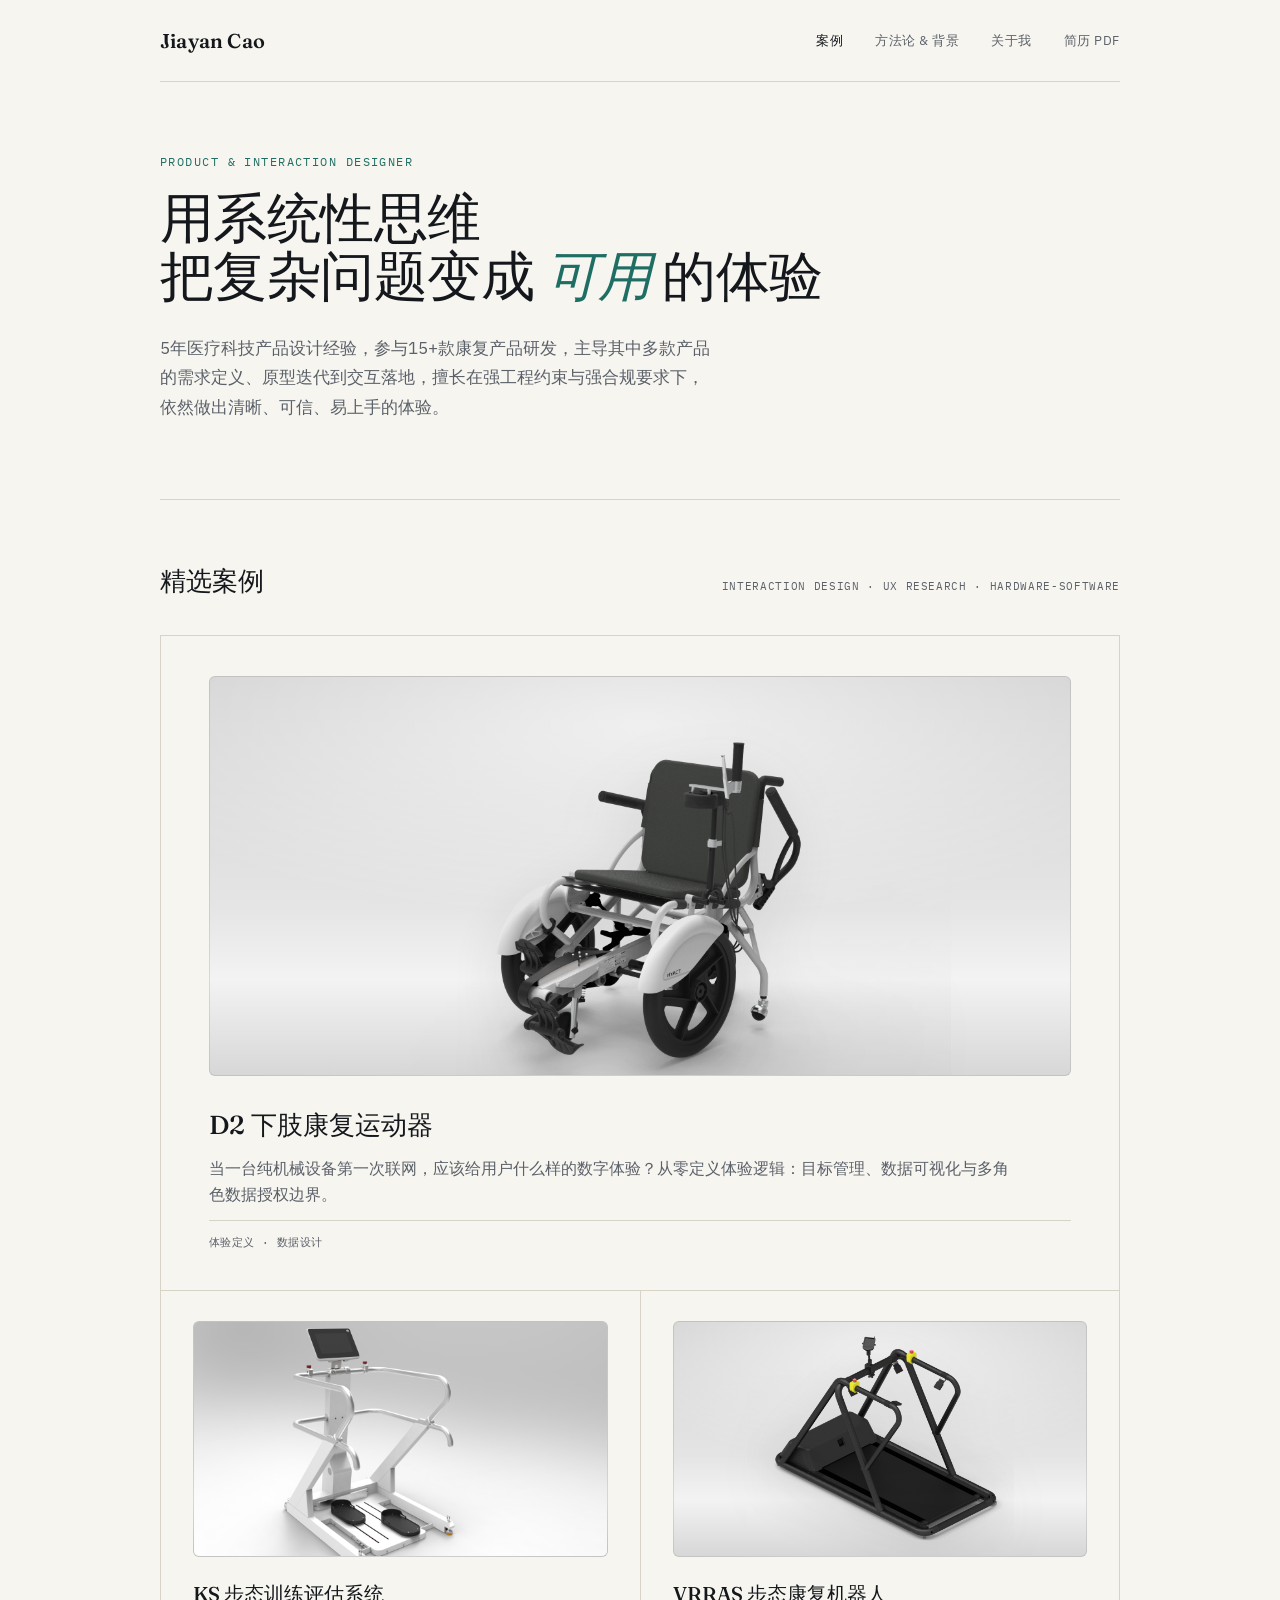
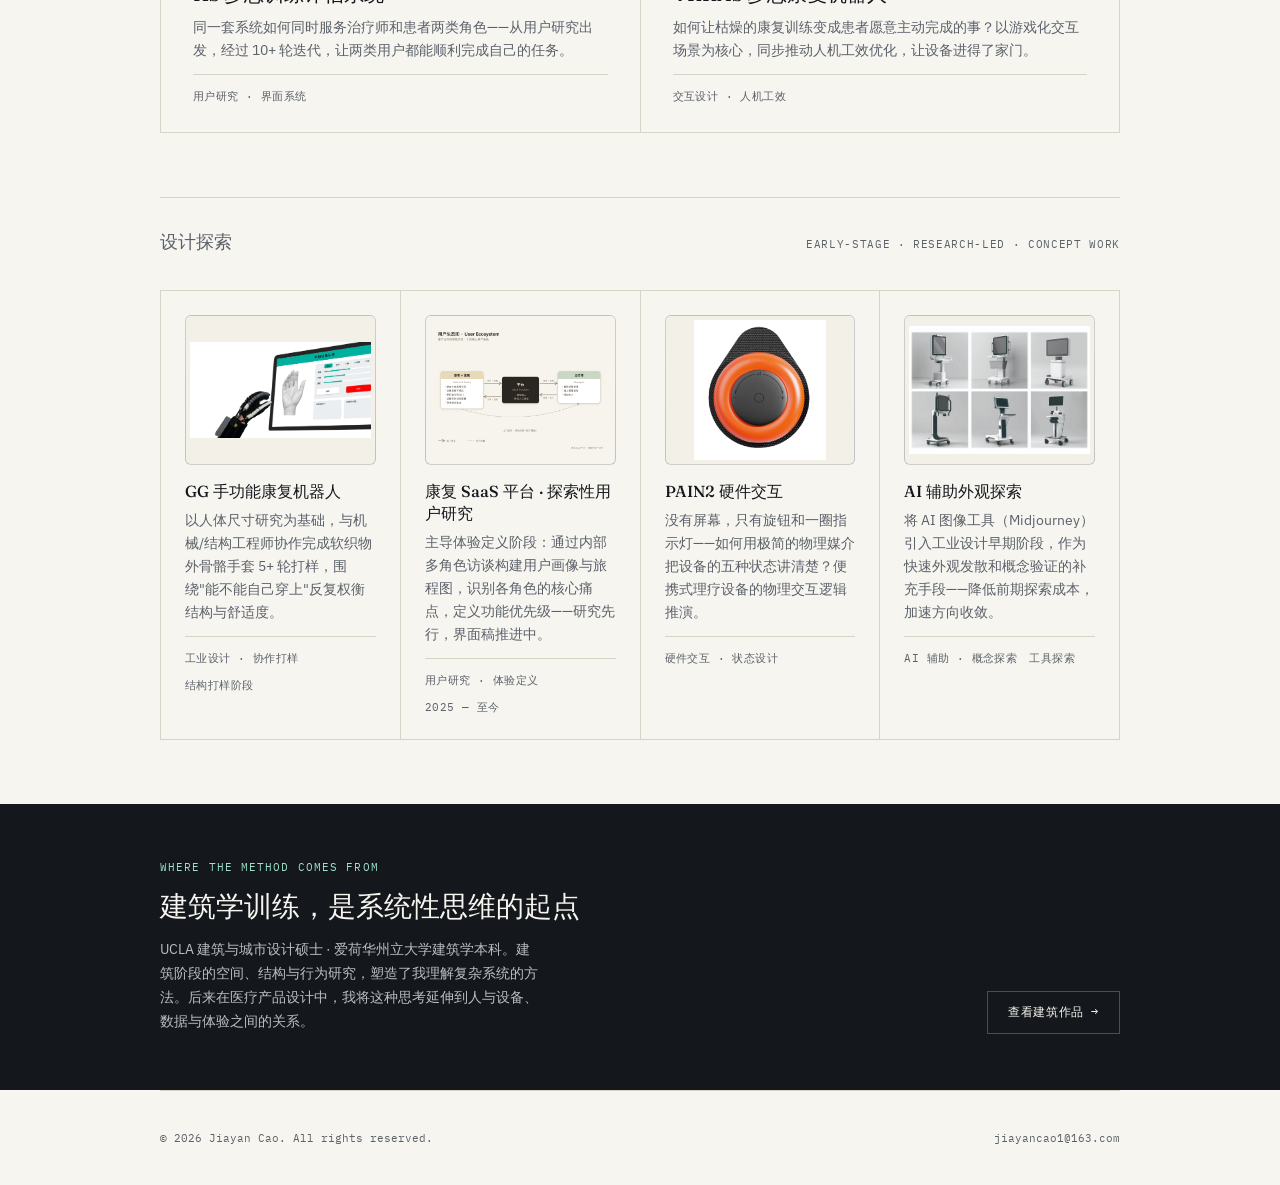
==== index.html @ 120f7513 "Portfolio website" ====
<!DOCTYPE html>
<html lang="zh-CN">
<head>
<meta charset="UTF-8">
<meta name="viewport" content="width=device-width, initial-scale=1">
<title>Jiayan Cao — Portfolio</title>
<link rel="preconnect" href="https://fonts.googleapis.com">
<link href="https://fonts.googleapis.com/css2?family=Fraunces:opsz,wght@9..144,400;9..144,500;9..144,600&family=IBM+Plex+Sans:wght@400;500&family=IBM+Plex+Sans+SC:wght@400;500&family=IBM+Plex+Mono:wght@400;500&display=swap" rel="stylesheet">
<link rel="stylesheet" href="assets/style.css?v=3">
<style>
  /* --- 设计探索卡片：内嵌紧凑型多图轮播（hover 浮现式：浮动箭头 + 极简圆点） --- */
  .thumb-carousel{position:relative;width:100%;height:100%;}
  .thumb-carousel .tc-viewport{
    width:100%;height:100%;overflow:hidden;
    display:flex;align-items:center;justify-content:center;
    padding:4px;box-sizing:border-box;
  }
  .thumb-carousel .tc-viewport img{max-width:100%;max-height:100%;width:auto;height:auto;display:block;}
  /* 浮动箭头：hover 时浮现，图片左右两侧垂直居中 */
  .thumb-carousel .tc-btn{
    position:absolute;top:50%;transform:translateY(-50%);
    width:22px;height:22px;border-radius:50%;
    background:rgba(20,24,28,0.45);color:#fff;border:none;
    display:flex;align-items:center;justify-content:center;
    cursor:pointer;font-size:13px;line-height:1;
    opacity:0;transition:opacity 0.25s ease,background 0.15s;
    z-index:2;backdrop-filter:blur(3px);
  }
  .thumb-carousel .tc-btn.prev-btn{left:6px;}
  .thumb-carousel .tc-btn.next-btn{right:6px;}
  .thumb-carousel:hover .tc-btn{opacity:1;}
  .thumb-carousel .tc-btn:hover{background:rgba(20,24,28,0.7);}
  /* 圆点指示器：底部居中，hover 时浮现 */
  .thumb-carousel .tc-dots{
    position:absolute;left:50%;transform:translateX(-50%);bottom:5px;
    display:flex;gap:4px;z-index:2;
    opacity:0;transition:opacity 0.25s ease;
  }
  .thumb-carousel:hover .tc-dots{opacity:1;}
  .thumb-carousel .tc-dot{
    width:4px;height:4px;border-radius:50%;
    background:rgba(255,255,255,0.4);cursor:pointer;
    transition:background 0.15s,transform 0.15s;
  }
  .thumb-carousel .tc-dot.on{background:#fff;transform:scale(1.3);}
  .thumb-carousel .tc-dot:hover{background:rgba(255,255,255,0.7);}
  /* 触屏设备：无 hover，始终显示控件 */
  @media (hover: none){
    .thumb-carousel .tc-btn,.thumb-carousel .tc-dots{opacity:1;}
  }

  /* --- Lightbox：点击研究类缩略图放大查看 --- */
  .thumb-carousel .tc-viewport img.zoomable{cursor:zoom-in;}
  .lightbox-overlay{
    position:fixed;inset:0;z-index:9999;
    background:rgba(20,24,28,0.92);
    display:none;align-items:center;justify-content:center;
    padding:32px;box-sizing:border-box;
  }
  .lightbox-overlay.show{display:flex;}
  .lightbox-overlay img{
    max-width:95vw;max-height:92vh;
    width:auto;height:auto;
    box-shadow:0 20px 60px rgba(0,0,0,0.5);
    border-radius:6px;background:#F7F4ED;
  }
  .lightbox-close{
    position:absolute;top:18px;right:22px;
    width:36px;height:36px;border:none;border-radius:50%;
    background:rgba(255,255,255,0.15);color:#fff;
    font-size:20px;line-height:1;cursor:pointer;
    display:flex;align-items:center;justify-content:center;
    transition:background 0.15s;
  }
  .lightbox-close:hover{background:rgba(255,255,255,0.3);}
</style>
</head>
<body>

<div class="wrap">
  <nav>
    <div class="logo"><a href="index.html">Jiayan Cao</a></div>
    <div class="navlinks">
      <a href="index.html" class="active">案例</a>
      <a href="architecture.html">方法论 &amp; 背景</a>
      <a href="about.html">关于我</a>
      <a href="assets/Resume_曹家彦.pdf?v=20260902" target="_blank" rel="noopener">简历 PDF</a>
    </div>
  </nav>

  <section class="hero">
    <div class="kicker">Product &amp; Interaction Designer</div>
    <h1 class="hero-title">用系统性思维<br>把复杂问题变成 <em>可用</em> 的体验</h1>
    <p class="hero-sub">5年医疗科技产品设计经验，参与15+款康复产品研发，主导其中多款产品的需求定义、原型迭代到交互落地，擅长在强工程约束与强合规要求下，依然做出清晰、可信、易上手的体验。</p>
  </section>

  <section id="featured-cases" class="section">
    <div class="section-head">
      <h2>精选案例</h2>
      <div class="tag">Interaction design · UX research · Hardware-Software</div>
    </div>
    <div class="grid">
      <a class="card featured-hero" href="d2.html">
        <div class="thumb stage-unified d2-stage"><img src="assets/D2/d2_new.png" alt="D2"></div>
        <h3>D2 下肢康复运动器</h3>
        <p>当一台纯机械设备第一次联网，应该给用户什么样的数字体验？从零定义体验逻辑：目标管理、数据可视化与多角色数据授权边界。</p>
        <div class="card-cta">查看案例 →</div>
        <div class="spec">
          <span class="cap">体验定义 · 数据设计</span>
        </div>
      </a>
      <a class="card" href="ks.html">
        <div class="thumb stage-unified ks-stage"><img src="assets/KS/ks_hero.jpg" alt="KS"></div>
        <h3>KS 步态训练评估系统</h3>
        <p>同一套系统如何同时服务治疗师和患者两类角色——从用户研究出发，经过 10+ 轮迭代，让两类用户都能顺利完成自己的任务。</p>
        <div class="card-cta">查看案例 →</div>
        <div class="spec">
          <span class="cap">用户研究 · 界面系统</span>
        </div>
      </a>
      <a class="card" href="vrras.html">
        <div class="thumb stage-unified vrras-stage"><img src="assets/VRRAS/vrras_new.png" alt="VRRAS"></div>
        <h3>VRRAS 步态康复机器人</h3>
        <p>如何让枯燥的康复训练变成患者愿意主动完成的事？以游戏化交互场景为核心，同步推动人机工效优化，让设备进得了家门。</p>
        <div class="card-cta">查看案例 →</div>
        <div class="spec">
          <span class="cap">交互设计 · 人机工效</span>
        </div>
      </a>
    </div>
  </section>

  <section class="section" style="padding-top:32px;">
    <div class="section-head">
      <h2 style="font-size:18px;color:var(--ink-soft);">设计探索</h2>
      <div class="tag">Early-stage · Research-led · Concept work</div>
    </div>
    <div class="grid cols-4">
      <div class="card sm">
        <div class="thumb" id="de-thumb-gg" style="height:150px;"></div>
        <h3 style="font-size:16px;">GG 手功能康复机器人</h3>
        <p>以人体尺寸研究为基础，与机械/结构工程师协作完成软织物外骨骼手套 5+ 轮打样，围绕"能不能自己穿上"反复权衡结构与舒适度。</p>
        <div class="spec"><span class="cap">工业设计 · 协作打样</span><span>结构打样阶段</span></div>
      </div>
      <div class="card sm">
        <div class="thumb" id="de-thumb-saas" style="height:150px;"></div>
        <h3 style="font-size:16px;">康复 SaaS 平台 · 探索性用户研究</h3>
        <p>主导体验定义阶段：通过内部多角色访谈构建用户画像与旅程图，识别各角色的核心痛点，定义功能优先级——研究先行，界面稿推进中。</p>
        <div class="spec"><span class="cap">用户研究 · 体验定义</span><span>2025 — 至今</span></div>
      </div>
      <div class="card sm">
        <div class="thumb" id="de-thumb-pain2" style="height:150px;"></div>
        <h3 style="font-size:16px;">PAIN2 硬件交互</h3>
        <p>没有屏幕，只有旋钮和一圈指示灯——如何用极简的物理媒介把设备的五种状态讲清楚？便携式理疗设备的物理交互逻辑推演。</p>
        <div class="spec"><span class="cap">硬件交互 · 状态设计</span></div>
      </div>
      <div class="card sm">
        <div class="thumb" id="de-thumb-ai" style="height:150px;"></div>
        <h3 style="font-size:16px;">AI 辅助外观探索</h3>
        <p>将 AI 图像工具（Midjourney）引入工业设计早期阶段，作为快速外观发散和概念验证的补充手段——降低前期探索成本，加速方向收敛。</p>
        <div class="spec"><span class="cap">AI 辅助 · 概念探索</span><span>工具探索</span></div>
      </div>
    </div>
  </section>
</div>

<a class="arch-strip" href="architecture.html" style="display:block;">
  <div class="wrap">
    <div>
      <div class="kicker">Where the method comes from</div>
      <h2>建筑学训练，是系统性思维的起点</h2>
      <p>UCLA 建筑与城市设计硕士 · 爱荷华州立大学建筑学本科。建筑阶段的空间、结构与行为研究，塑造了我理解复杂系统的方法。后来在医疗产品设计中，我将这种思考延伸到人与设备、数据与体验之间的关系。</p>
    </div>
    <div class="cta">查看建筑作品 →</div>
  </div>
</a>

<div class="wrap">
  <footer class="simple">
    <span>© 2026 Jiayan Cao. All rights reserved.</span>
    <span>jiayancao1@163.com</span>
  </footer>
</div>

<script>
  // =====================================================
  // Lightbox：缩略图点击放大查看（用于研究类内容）
  // =====================================================
  (function() {
    var overlay = document.createElement('div');
    overlay.className = 'lightbox-overlay';
    var closeBtn = document.createElement('button');
    closeBtn.className = 'lightbox-close';
    closeBtn.setAttribute('aria-label', '关闭');
    closeBtn.textContent = '×';
    var overlayImg = document.createElement('img');
    overlay.appendChild(closeBtn);
    overlay.appendChild(overlayImg);
    document.body.appendChild(overlay);

    function open(src) {
      overlayImg.src = src;
      overlay.classList.add('show');
    }
    function close() {
      overlay.classList.remove('show');
      overlayImg.src = '';
    }
    closeBtn.addEventListener('click', function(e) {
      e.stopPropagation();
      close();
    });
    overlay.addEventListener('click', function(e) {
      if (e.target === overlay) { close(); }
    });
    document.addEventListener('keydown', function(e) {
      if (e.key === 'Escape' && overlay.classList.contains('show')) { close(); }
    });
    window.__thumbLightbox = { open: open, close: close };
  })();

  // =====================================================
  // 工具：分析图片边缘主色调，返回适配的容器背景色
  // =====================================================
  function detectImageBgColor(imgSrc, callback) {
    var testImg = new Image();
    testImg.crossOrigin = 'anonymous';
    testImg.onload = function() {
      try {
        var canvas = document.createElement('canvas');
        var w = testImg.naturalWidth;
        var h = testImg.naturalHeight;
        if (w === 0 || h === 0) { callback('#F3F0E8'); return; }
        var sampleW = Math.min(w, 80);
        var sampleH = Math.min(h, 80);
        canvas.width = sampleW;
        canvas.height = sampleH;
        var ctx = canvas.getContext('2d');
        ctx.drawImage(testImg, 0, 0, sampleW, sampleH);
        var data = ctx.getImageData(0, 0, sampleW, sampleH).data;

        var samples = [];
        function pushPixel(x, y) {
          var i = (y * sampleW + x) * 4;
          samples.push([data[i], data[i+1], data[i+2]]);
        }
        var corners = [[1,1], [sampleW-2,1], [1,sampleH-2], [sampleW-2,sampleH-2]];
        corners.forEach(function(c) { pushPixel(c[0], c[1]); });
        var step = 10;
        for (var x = 0; x < sampleW; x += step) { pushPixel(x, 0); pushPixel(x, sampleH-1); }
        for (var y = 0; y < sampleH; y += step) { pushPixel(0, y); pushPixel(sampleW-1, y); }

        var rSum = 0, gSum = 0, bSum = 0;
        samples.forEach(function(s) { rSum += s[0]; gSum += s[1]; bSum += s[2]; });
        var r = Math.round(rSum / samples.length);
        var g = Math.round(gSum / samples.length);
        var b = Math.round(bSum / samples.length);
        var lum = 0.2126 * r + 0.7152 * g + 0.0722 * b;

        var variance = 0;
        samples.forEach(function(s) {
          variance += Math.pow(s[0]-r,2) + Math.pow(s[1]-g,2) + Math.pow(s[2]-b,2);
        });
        variance = variance / samples.length;

        var color;
        if (variance < 600) {
          if (lum > 230) { color = '#ffffff'; }
          else if (lum < 25) { color = '#14181c'; }
          else { color = 'rgb('+r+','+g+','+b+')'; }
        } else {
          if (lum > 180) { color = '#ffffff'; }
          else if (lum < 60) { color = '#14181c'; }
          else { color = '#F3F0E8'; }
        }
        callback(color);
      } catch(e) {
        callback('#F3F0E8');
      }
    };
    testImg.onerror = function() { callback('#F3F0E8'); };
    testImg.src = imgSrc;
  }

  // =====================================================
  // 通用：内嵌紧凑型轮播（用于 thumb 区域多图展示）
  // 手动切换 + 背景色随当前图片自动调整
  // =====================================================
  function createThumbCarousel(container, images, bgOverrides, zoomable) {
    if (!container || container._inited) return;
    container._inited = true;
    container.innerHTML = '';
    bgOverrides = bgOverrides || {};
    zoomable = !!zoomable;

    var idx = 0;

    var wrap = document.createElement('div');
    wrap.className = 'thumb-carousel';

    var viewport = document.createElement('div');
    viewport.className = 'tc-viewport';
    var img = document.createElement('img');
    if (zoomable) { img.classList.add('zoomable'); }
    viewport.appendChild(img);
    wrap.appendChild(viewport);

    var dots;
    if (images.length > 1) {
      var prev = document.createElement('button');
      prev.className = 'tc-btn prev-btn';
      prev.innerHTML = '‹';
      prev.onclick = function(e) {
        e.stopPropagation();
        idx = (idx - 1 + images.length) % images.length;
        render();
      };

      dots = document.createElement('div');
      dots.className = 'tc-dots';
      images.forEach(function(_, i) {
        var d = document.createElement('span');
        d.className = 'tc-dot' + (i === 0 ? ' on' : '');
        d.onclick = function(e) {
          e.stopPropagation();
          idx = i;
          render();
        };
        dots.appendChild(d);
      });

      var next = document.createElement('button');
      next.className = 'tc-btn next-btn';
      next.innerHTML = '›';
      next.onclick = function(e) {
        e.stopPropagation();
        idx = (idx + 1) % images.length;
        render();
      };

      wrap.appendChild(prev);
      wrap.appendChild(dots);
      wrap.appendChild(next);
    }

    container.appendChild(wrap);

    if (zoomable && window.__thumbLightbox) {
      img.addEventListener('click', function(e) {
        e.stopPropagation();
        window.__thumbLightbox.open(img.src);
      });
    }

    function applyBg(targetImg, viewportEl, currentIdx) {
      var key = 'i' + currentIdx;
      if (bgOverrides[key]) {
        viewportEl.style.background = bgOverrides[key];
        return;
      }
      if (bgOverrides._default) {
        viewportEl.style.background = bgOverrides._default;
        return;
      }
      detectImageBgColor(targetImg.src, function(color) {
        viewportEl.style.background = color;
      });
    }

    function render() {
      img.src = images[idx];
      img.onload = function() { applyBg(img, viewport, idx); img.onload = null; };
      applyBg(img, viewport, idx);
      if (images.length > 1) {
        Array.prototype.forEach.call(dots.children, function(d, i) {
          d.classList.toggle('on', i === idx);
        });
      }
    }
    render();
  }

  // =====================================================
  // 设计探索卡片轮播初始化
  // 往数组里追加图片路径即可扩展，一旦 length > 1 会自动出现箭头和圆点
  // =====================================================

  // GG 手功能康复机器人 — 6 张图
  createThumbCarousel(document.getElementById('de-thumb-gg'), [
    'assets/GG/场景1.png?v=20260711a',
    'assets/GG/场景2.jpg?v=20260711a',
    'assets/GG/样机.jpg?v=20260711a',
    'assets/GG/process.png?v=20260711a',
    'assets/GG/模型1.png?v=20260711a',
    'assets/GG/模型2.png?v=20260711a'
  ], { _default: '#F3F0E8' });

  // AI 辅助外观探索 — 6 张图
  createThumbCarousel(document.getElementById('de-thumb-ai'), [
    'assets/ai/set1.jpg?v=20260711a',
    'assets/ai/set2.jpg?v=20260711a',
    'assets/ai/set3.jpg?v=20260711a',
    'assets/ai/set4.jpg?v=20260711a',
  ], { _default: '#F3F0E8' });
  // PAIN2 硬件交互 — 2 张图
  createThumbCarousel(document.getElementById('de-thumb-pain2'), [
    'assets/PAIN2/pain2_device.png',
    'assets/PAIN2/render.png?v=20260709e',
    'assets/PAIN2/草图1.png?v=20260709e',
    'assets/PAIN2/草图2.png?v=20260709e',
    'assets/PAIN2/交互.png?v=20260709e'

  ], { _default: '#F3F0E8' });

  // 康复 SaaS 平台 · 探索性用户研究 — 2 张图（点击可放大查看）
  createThumbCarousel(document.getElementById('de-thumb-saas'), [
    'assets/saas/saas_ecosystem.png',
    'assets/saas/saas_painpoints.png'
  ], { _default: '#F7F4ED' }, true);
</script>

</body>
</html>
---- assets/style.css ----
/* ===== Jiayan Cao Portfolio — 精密测绘风 Design System ===== */
:root{
  --paper:#F7F5F0;
  --paper-alt:#EFEBE2;
  --ink:#14181C;
  --ink-soft:#5B6169;
  --line:#D8D3C7;
  --accent:#1F6E64;
  --accent-soft:#DCEAE7;
  --warm:#B8712F;
  --warm-soft:#F1E3D2;
}
*{box-sizing:border-box;}
body{
  margin:0;
  background:var(--paper);
  color:var(--ink);
  font-family:'IBM Plex Sans','IBM Plex Sans SC',sans-serif;
  -webkit-font-smoothing:antialiased;
}
a{color:inherit;text-decoration:none;}
.wrap{max-width:1040px;margin:0 auto;padding:0 40px;}
.wrap.narrow{max-width:920px;}
.mono{font-family:'IBM Plex Mono',monospace;}

/* ---- nav ---- */
nav{
  display:flex;justify-content:space-between;align-items:center;
  padding:28px 0;border-bottom:0.5px solid var(--line);
}
.logo{font-family:'Fraunces',serif;font-size:20px;font-weight:600;letter-spacing:0.01em;}
.navlinks{display:flex;gap:32px;font-size:13px;letter-spacing:0.04em;text-transform:uppercase;color:var(--ink-soft);flex-wrap:wrap;justify-content:flex-end;}
.navlinks a{position:relative;transition:color 180ms ease;}
.navlinks a.active{color:var(--ink);}
.navlinks a:hover{color:var(--accent);}
.back{font-family:'IBM Plex Mono',monospace;font-size:12px;color:var(--ink-soft);text-transform:uppercase;letter-spacing:0.04em;}
.back:hover{color:var(--accent);}
.navlinks a:focus-visible,
.back:focus-visible,
.btn:focus-visible,
.card:focus-visible,
.resume-cta:focus-visible{
  outline:2px solid var(--accent);
  outline-offset:4px;
}

/* ---- dimension rule signature ---- */
.dim-rule{
  display:flex;align-items:center;gap:10px;margin:6px 0 0;
  font-family:'IBM Plex Mono',monospace;font-size:11px;letter-spacing:0.06em;
  color:var(--ink-soft);text-transform:uppercase;
}
.dim-rule .line{flex:1;height:0.5px;background:var(--line);}

/* ---- hero (homepage) ---- */
.hero{padding:72px 0 40px;}
.hero .kicker{
  font-family:'IBM Plex Mono',monospace;font-size:12px;letter-spacing:0.12em;
  text-transform:uppercase;color:var(--accent);margin-bottom:20px;
}
h1.hero-title{
  font-family:'Fraunces',serif;font-weight:500;font-size:54px;line-height:1.08;
  margin:0 0 28px;max-width:780px;letter-spacing:-0.01em;
}
h1.hero-title em{font-style:italic;font-weight:400;color:var(--accent);}
.hero-sub{font-size:17px;line-height:1.75;color:var(--ink-soft);max-width:560px;margin:0 0 36px;}
.hero-actions{display:flex;gap:14px;flex-wrap:wrap;margin:0 0 28px;}
.btn{
  display:inline-flex;align-items:center;justify-content:center;gap:8px;
  min-height:44px;padding:12px 18px;border:1px solid var(--ink);border-radius:4px;
  font-family:'IBM Plex Mono',monospace;font-size:12px;letter-spacing:0.04em;text-transform:uppercase;
  transition:background 180ms ease,color 180ms ease,border-color 180ms ease,transform 180ms ease;
}
.btn:hover{background:var(--ink);color:var(--paper);transform:translateY(-1px);}
.btn.secondary{border-color:var(--line);color:var(--ink-soft);}
.btn.secondary:hover{border-color:var(--accent);background:var(--accent-soft);color:var(--accent);}
.hero-meta{display:flex;gap:36px;margin-top:44px;padding-top:28px;border-top:0.5px solid var(--line);flex-wrap:wrap;}
.hero-meta .item .num{font-family:'Fraunces',serif;font-size:26px;font-weight:500;}
.hero-meta .item .label{font-family:'IBM Plex Mono',monospace;font-size:11px;text-transform:uppercase;letter-spacing:0.05em;color:var(--ink-soft);margin-top:4px;}

/* ---- section (homepage / gallery) ---- */
.section{padding:64px 0;border-top:0.5px solid var(--line);}
.section-head{display:flex;justify-content:space-between;align-items:baseline;margin-bottom:36px;flex-wrap:wrap;gap:8px;}
.section-head h2{font-family:'Fraunces',serif;font-weight:500;font-size:26px;margin:0;}
.section-head .tag{font-family:'IBM Plex Mono',monospace;font-size:11px;color:var(--ink-soft);text-transform:uppercase;letter-spacing:0.06em;}

/* ---- project cards (grid) ---- */
.grid{display:grid;grid-template-columns:1fr 1fr;gap:1px;background:var(--line);border:0.5px solid var(--line);}
.grid.cols-3{grid-template-columns:1fr 1fr 1fr;}
.grid.cols-4{grid-template-columns:repeat(4,1fr);}
.card{background:var(--paper);padding:30px 32px 28px;position:relative;display:block;transition:background 180ms ease,transform 180ms ease,box-shadow 180ms ease;}
.card:hover{background:var(--paper-alt);transform:translateY(-2px);}
.card.featured-hero{
  grid-column:span 2;
  padding:40px 48px;
}
.card.featured-hero .thumb{
  height:400px;
  margin-bottom:32px;
}
.card.featured-hero h3{
  font-size:26px;
  margin-bottom:12px;
}
.card.featured-hero p{
  font-size:16px;
  max-width:800px;
}
.card .thumb{
  height:236px;border-radius:6px;background:linear-gradient(180deg,#E7E7E7 0%, #D6D6D6 100%);overflow:hidden;
  display:flex;align-items:center;justify-content:center;margin-bottom:24px;
  color:var(--ink-soft);font-family:'IBM Plex Mono',monospace;font-size:11px;
  border:0.5px solid rgba(118,118,118,.22);
}
.card .thumb img{width:100%;height:100%;object-fit:cover;display:block;}
.card .thumb.stage-unified{
  position:relative;
  isolation:isolate;
  padding:0;
  background:
    radial-gradient(120% 88% at 50% 12%, rgba(255,255,255,.62) 0%, rgba(255,255,255,0) 56%),
    linear-gradient(180deg,#D2D2D2 0%, #E5E5E5 58%, #F3F3F3 76%, #D7D7D7 100%);
}
.card .thumb.stage-unified img{
  object-fit:contain;
  position:relative;
  z-index:1;
  mix-blend-mode:multiply;
  filter:drop-shadow(0 14px 24px rgba(54,54,54,.10)) contrast(.99) saturate(.95);
}
.card .thumb.vrras-stage img{transform:scale(1.04) translateY(4px);}
.card .thumb.ks-stage img{
  transform:scale(1.16) translateY(10px);
  mix-blend-mode:normal;
  filter:drop-shadow(0 14px 24px rgba(54,54,54,.08));
}
.card .thumb.d2-stage img{transform:scale(1.14) translateY(12px);}
.card .thumb.gg-stage img{transform:scale(1.01) translateY(0);}
.card .thumb.soft{
  background:linear-gradient(180deg,#F4F6FB 0%, #E9EEF8 100%);
}
.card .thumb.soft img{
  object-position:center top;
}
.card h3{font-family:'Fraunces',serif;font-size:20px;font-weight:500;margin:0 0 8px;}
.card p{font-size:14px;line-height:1.65;color:var(--ink-soft);margin:0 0 12px;}
.card .card-cta{display:none;}
.card .spec{
  display:flex;gap:12px;font-family:'IBM Plex Mono',monospace;font-size:10.5px;
  color:var(--ink-soft);text-transform:uppercase;letter-spacing:0.04em;
  padding-top:14px;border-top:0.5px solid var(--line);flex-wrap:wrap;align-items:center;
}
.card .spec .cap{color:var(--ink-soft);}
.card.coming-soon{background:linear-gradient(180deg,var(--paper) 0%,#F3F0E8 100%);cursor:not-allowed;}
.card.coming-soon:hover{transform:none;background:linear-gradient(180deg,var(--paper) 0%,#F3F0E8 100%);}
.card.coming-soon::after{
  content:"COMING SOON";
  position:absolute;top:18px;right:18px;
  font-family:'IBM Plex Mono',monospace;font-size:10px;letter-spacing:0.06em;
  color:var(--warm);background:var(--warm-soft);padding:4px 7px;border-radius:3px;
}
/* small gallery card variant (architecture) */
.card.sm{padding:24px;}
.card.sm .thumb{height:130px;margin-bottom:16px;}
.card.sm h3{font-size:16.5px;margin-bottom:6px;}
.card .en{font-family:'IBM Plex Mono',monospace;font-size:10px;color:var(--ink-soft);text-transform:uppercase;letter-spacing:0.03em;margin-bottom:10px;}
.featured-tag{
  display:inline-block;font-family:'IBM Plex Mono',monospace;font-size:9.5px;text-transform:uppercase;
  letter-spacing:0.04em;color:var(--accent);background:var(--accent-soft);padding:2px 7px;border-radius:3px;margin-bottom:10px;
}

/* ---- architecture strip ---- */
.arch-strip{background:var(--ink);color:var(--paper);padding:56px 0;}
.arch-strip .wrap{display:flex;justify-content:space-between;align-items:flex-end;gap:40px;flex-wrap:wrap;}
.arch-strip .kicker{font-family:'IBM Plex Mono',monospace;font-size:11px;letter-spacing:0.1em;text-transform:uppercase;color:#9FE1CB;margin-bottom:14px;}
.arch-strip h2{font-family:'Fraunces',serif;font-weight:500;font-size:28px;margin:0 0 12px;max-width:420px;}
.arch-strip p{font-size:14px;color:#B9BEC2;max-width:380px;line-height:1.7;margin:0;}
.arch-strip .cta{font-family:'IBM Plex Mono',monospace;font-size:12px;text-transform:uppercase;letter-spacing:0.05em;border:0.5px solid #4A4F53;padding:12px 20px;white-space:nowrap;}
.arch-strip .cta:hover{border-color:#9FE1CB;color:#9FE1CB;}

/* ---- case study detail pages ---- */
.case-head{padding:64px 0 40px;}
.case-tags{display:flex;gap:8px;margin-bottom:24px;flex-wrap:wrap;}
.case-tags span{font-family:'IBM Plex Mono',monospace;font-size:10.5px;text-transform:uppercase;letter-spacing:0.04em;padding:4px 10px;border-radius:3px;background:var(--accent-soft);color:var(--accent);}
h1.case-title{font-family:'Fraunces',serif;font-weight:500;font-size:44px;margin:0 0 16px;letter-spacing:-0.01em;}
.case-sub{font-size:17px;color:var(--ink-soft);max-width:640px;line-height:1.7;margin:0 0 36px;}
.meta-grid{display:grid;grid-template-columns:repeat(4,1fr);gap:0;border-top:0.5px solid var(--line);border-bottom:0.5px solid var(--line);padding:20px 0;}
.meta-grid .m{padding:0 20px;border-left:0.5px solid var(--line);}
.meta-grid .m:first-child{padding-left:0;border-left:none;}
.meta-grid .k{font-family:'IBM Plex Mono',monospace;font-size:10.5px;text-transform:uppercase;color:var(--ink-soft);letter-spacing:0.05em;margin-bottom:6px;}
.meta-grid .v{font-size:14px;font-weight:500;}

.note-box{margin:24px 0 0;padding:16px 20px;border-radius:6px;display:flex;gap:12px;align-items:flex-start;}
.note-box.warm{background:var(--warm-soft);}
.note-box.accent{background:var(--accent-soft);}
.note-box .dot{width:8px;height:8px;border-radius:50%;margin-top:6px;flex:none;}
.note-box.warm .dot{background:var(--warm);}
.note-box.accent .dot{background:var(--accent);}
.note-box p{margin:0;font-size:13.5px;line-height:1.65;}
.note-box.warm p{color:#5B3B14;}
.note-box.accent p{color:#0F3E38;}
.note-box .label{font-family:'IBM Plex Mono',monospace;font-size:10.5px;text-transform:uppercase;letter-spacing:0.05em;display:block;margin-bottom:4px;}
.note-box.warm .label{color:var(--warm);}
.note-box.accent .label{color:var(--accent);}

.hero-img{width:100%;border-radius:8px;margin:48px 0 8px;border:0.5px solid var(--line);display:block;}
.hero-img.contain-frame{
  background:#FCFBF8;
  padding:28px;
  object-fit:contain;
}
.hero-img.stage{
  background:#FCFBF8;
  padding:4px 6px;
  object-fit:contain;
}
.hero-img.banner{
  height:420px;
  object-fit:cover;
  object-position:68% 50%;
  background:#F7F4EE;
}
.img-caption{font-family:'IBM Plex Mono',monospace;font-size:10.5px;color:var(--ink-soft);margin:0 0 40px;}

.body-section{padding:44px 0;border-top:0.5px solid var(--line);display:grid;grid-template-columns:200px 1fr;gap:48px;}
.body-section.stack{display:block;}
.body-section .st{font-family:'IBM Plex Mono',monospace;font-size:11px;text-transform:uppercase;letter-spacing:0.06em;color:var(--ink-soft);padding-top:4px;margin-bottom:12px;}
.body-section h2{font-family:'Fraunces',serif;font-size:24px;font-weight:500;margin:0 0 16px;}
.body-section p{font-size:15px;line-height:1.8;color:var(--ink);margin:0 0 16px;max-width:640px;}
.body-section ul{margin:0 0 16px;padding-left:18px;}
.body-section li{font-size:14.5px;line-height:1.75;color:var(--ink-soft);margin-bottom:8px;}
.body-section li b{color:var(--ink);font-weight:500;}

.img-row{display:grid;grid-template-columns:1fr 1fr;gap:16px;margin-top:20px;}
.img-row.three{grid-template-columns:1fr 1fr 1fr;}
.img-row.four{grid-template-columns:repeat(4,1fr);}
.img-row img{width:100%;border-radius:6px;border:0.5px solid var(--line);display:block;}
.img-row .ph{height:150px;border-radius:6px;background:var(--paper-alt);border:0.5px dashed var(--line);display:flex;align-items:center;justify-content:center;color:var(--ink-soft);font-family:'IBM Plex Mono',monospace;font-size:10.5px;text-align:center;padding:8px;flex-direction:column;}
.img-row .ph.text-block{align-items:flex-start;text-align:left;height:auto;padding:16px;}
.img-row .ph.text-block b{color:var(--ink);font-family:'IBM Plex Sans SC';font-size:13px;margin-bottom:8px;}
.img-row .ph.text-block span{display:block;margin-bottom:4px;}

.quote-block{margin:20px 0;padding-left:20px;border-left:2px solid var(--accent);}
.quote-block p{font-family:'Fraunces',serif;font-size:17px;font-style:italic;color:var(--ink);margin:0;line-height:1.6;}

table.spec-table{width:100%;border-collapse:collapse;margin-top:16px;font-size:13.5px;}
table.spec-table th{font-family:'IBM Plex Mono',monospace;font-size:10.5px;text-transform:uppercase;letter-spacing:0.04em;color:var(--ink-soft);text-align:left;padding:8px 12px;border-bottom:1px solid var(--ink);}
table.spec-table td{padding:10px 12px;border-bottom:0.5px solid var(--line);vertical-align:top;color:var(--ink-soft);}
table.spec-table td.n{color:var(--ink);font-weight:500;}

/* ---- footer / pagination ---- */
footer.site-footer{padding:48px 0 64px;display:flex;justify-content:space-between;align-items:center;border-top:0.5px solid var(--line);margin-top:20px;flex-wrap:wrap;gap:16px;}
footer.site-footer .next{font-family:'IBM Plex Mono',monospace;font-size:12px;text-transform:uppercase;letter-spacing:0.05em;color:var(--ink-soft);text-align:right;}
footer.site-footer .next b{color:var(--ink);font-family:'Fraunces',serif;font-style:italic;font-weight:500;font-size:16px;display:block;margin-top:4px;text-transform:none;letter-spacing:0;}
footer.simple{padding:40px 0;display:flex;justify-content:space-between;font-family:'IBM Plex Mono',monospace;font-size:11px;color:var(--ink-soft);border-top:0.5px solid var(--line);flex-wrap:wrap;gap:8px;}

/* ---- image watermark ---- */
.img-row{position:relative;}
.img-row > div{position:relative;}
.img-row > div::after{
  content:'\00A9 Jiayan Cao';
  position:absolute;bottom:5px;right:7px;
  font-family:'IBM Plex Mono',monospace;font-size:8.5px;
  color:rgba(255,255,255,0.45);
  text-shadow:0 1px 3px rgba(0,0,0,0.4);
  pointer-events:none;z-index:1;letter-spacing:0.02em;
}

/* ---- about page ---- */
.about-grid{display:grid;grid-template-columns:1fr 1fr;gap:48px;padding:44px 0;border-top:0.5px solid var(--line);}
.about-grid h3{font-family:'Fraunces',serif;font-size:18px;font-weight:500;margin:0 0 16px;}
.about-grid ul{margin:0;padding-left:18px;}
.about-grid li{font-size:14px;line-height:1.8;color:var(--ink-soft);margin-bottom:6px;}
.about-grid li b{color:var(--ink);font-weight:500;}
.skill-chip{display:inline-block;font-family:'IBM Plex Mono',monospace;font-size:11.5px;padding:5px 12px;border-radius:14px;border:0.5px solid var(--line);margin:0 8px 8px 0;color:var(--ink-soft);}
.resume-cta{display:inline-flex;align-items:center;gap:10px;padding:14px 24px;border:1px solid var(--ink);border-radius:4px;font-family:'IBM Plex Mono',monospace;font-size:13px;text-transform:uppercase;letter-spacing:0.04em;margin-top:8px;}
.resume-cta:hover{background:var(--ink);color:var(--paper);}

@media (max-width: 980px){
  .wrap{padding:0 24px;}
  nav{align-items:flex-start;gap:16px;flex-direction:column;}
  .navlinks{gap:18px;justify-content:flex-start;}
  .hero{padding:56px 0 40px;}
  h1.hero-title{font-size:44px;max-width:none;}
  .grid,
  .grid.cols-3,
  .about-grid,
  .meta-grid,
  .body-section,
  .img-row,
  .img-row.three,
  .grid.cols-4{grid-template-columns:1fr;}
  .img-row.four{grid-template-columns:1fr;}
  .meta-grid .m{padding:16px 0;border-left:none;border-top:0.5px solid var(--line);}
  .meta-grid .m:first-child{padding-top:0;border-top:none;}
  .card.featured-hero{
    grid-column:1;
    padding:32px 24px;
  }
  .card.featured-hero .thumb{
    height:240px;
    margin-bottom:24px;
  }
  .body-section{gap:20px;}
}

@media (max-width: 720px){
  .wrap{padding:0 18px;}
  .logo{font-size:18px;}
  .navlinks{gap:14px;font-size:12px;}
  h1.hero-title{font-size:36px;line-height:1.12;}
  .hero-sub,
  .case-sub{font-size:15px;line-height:1.7;}
  .hero-meta{gap:18px;margin-top:24px;padding-top:18px;}
  .hero-meta .item{min-width:calc(50% - 9px);}
  .section{padding:48px 0;}
  .section-head h2{font-size:22px;}
  .card{padding:24px 22px 22px;}
  .card .thumb{height:210px;}
  .hero-img.banner{
    height:280px;
    object-position:64% 50%;
  }
  .arch-strip{padding:42px 0;}
  .arch-strip h2{font-size:24px;}
  h1.case-title{font-size:34px;}
  .case-head{padding:44px 0 28px;}
  .hero-img{margin-top:32px;}
  footer.simple,
  footer.site-footer{padding-top:28px;}
}
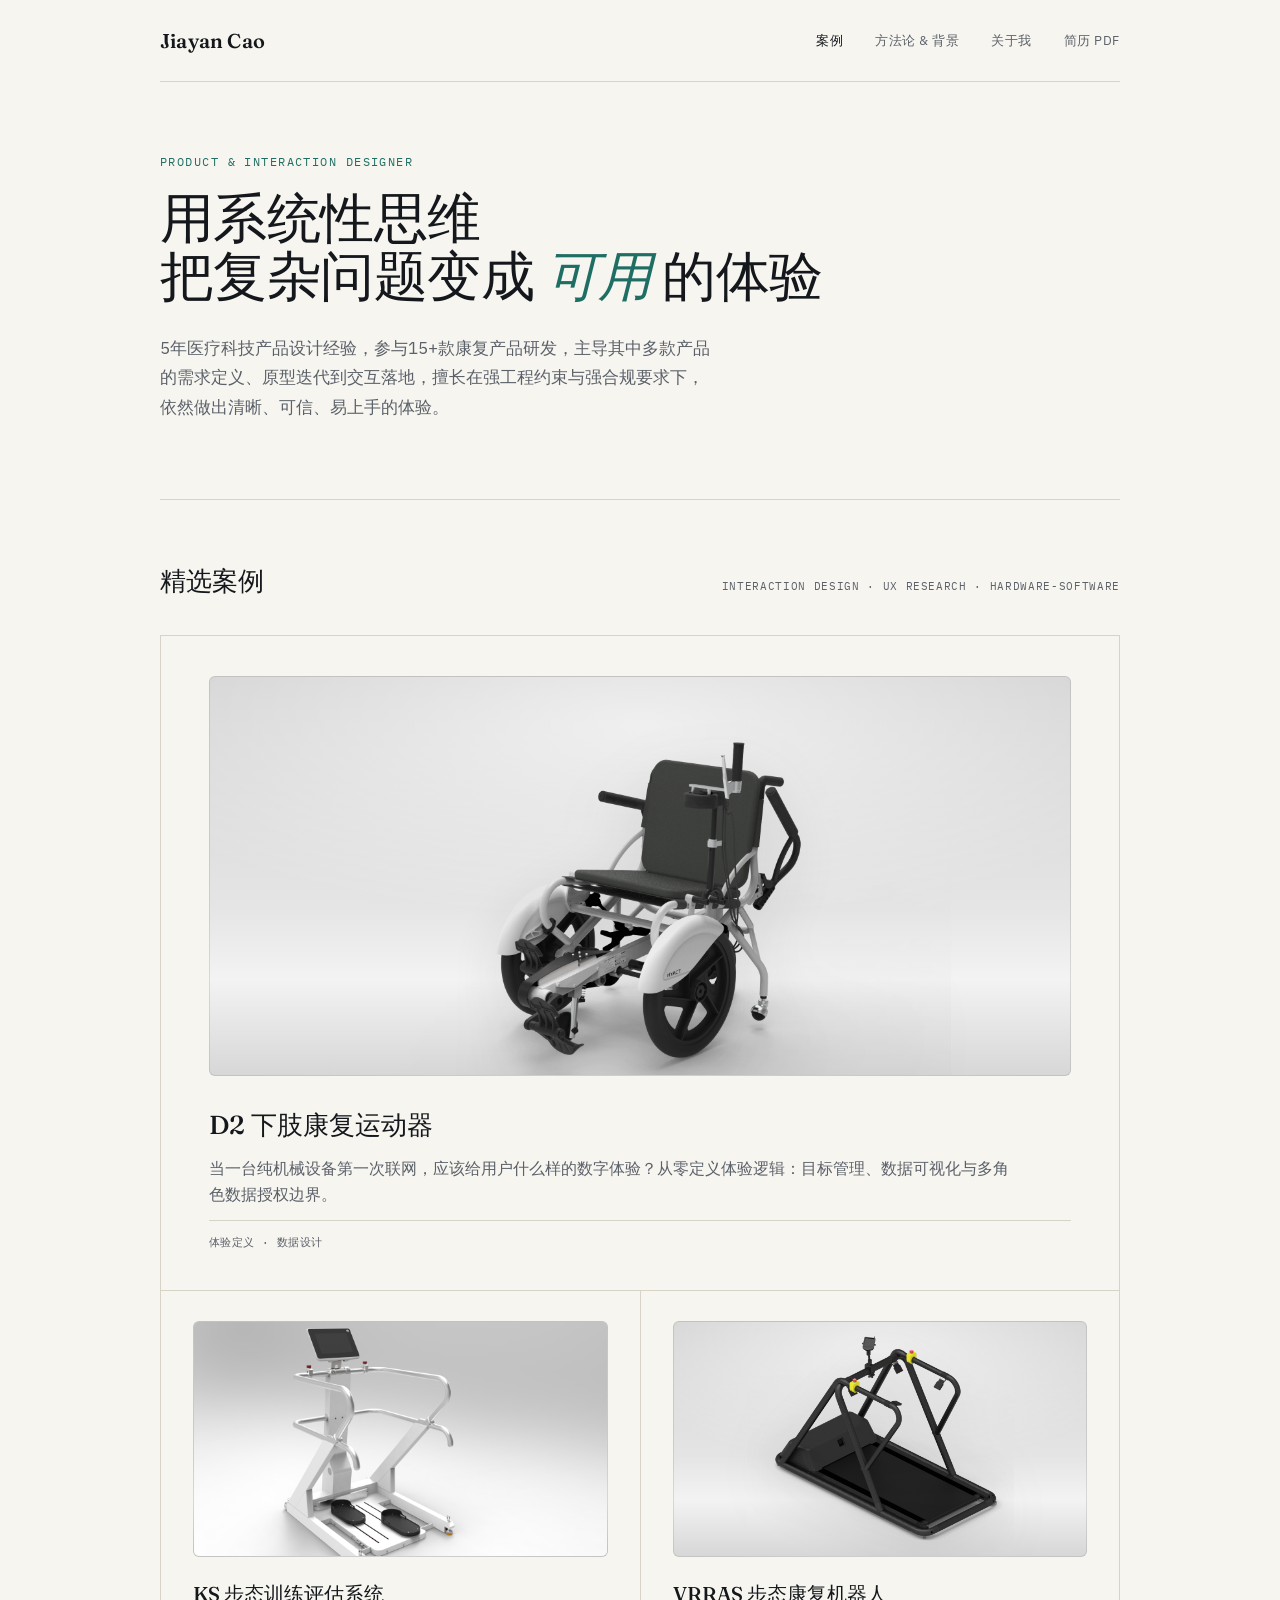
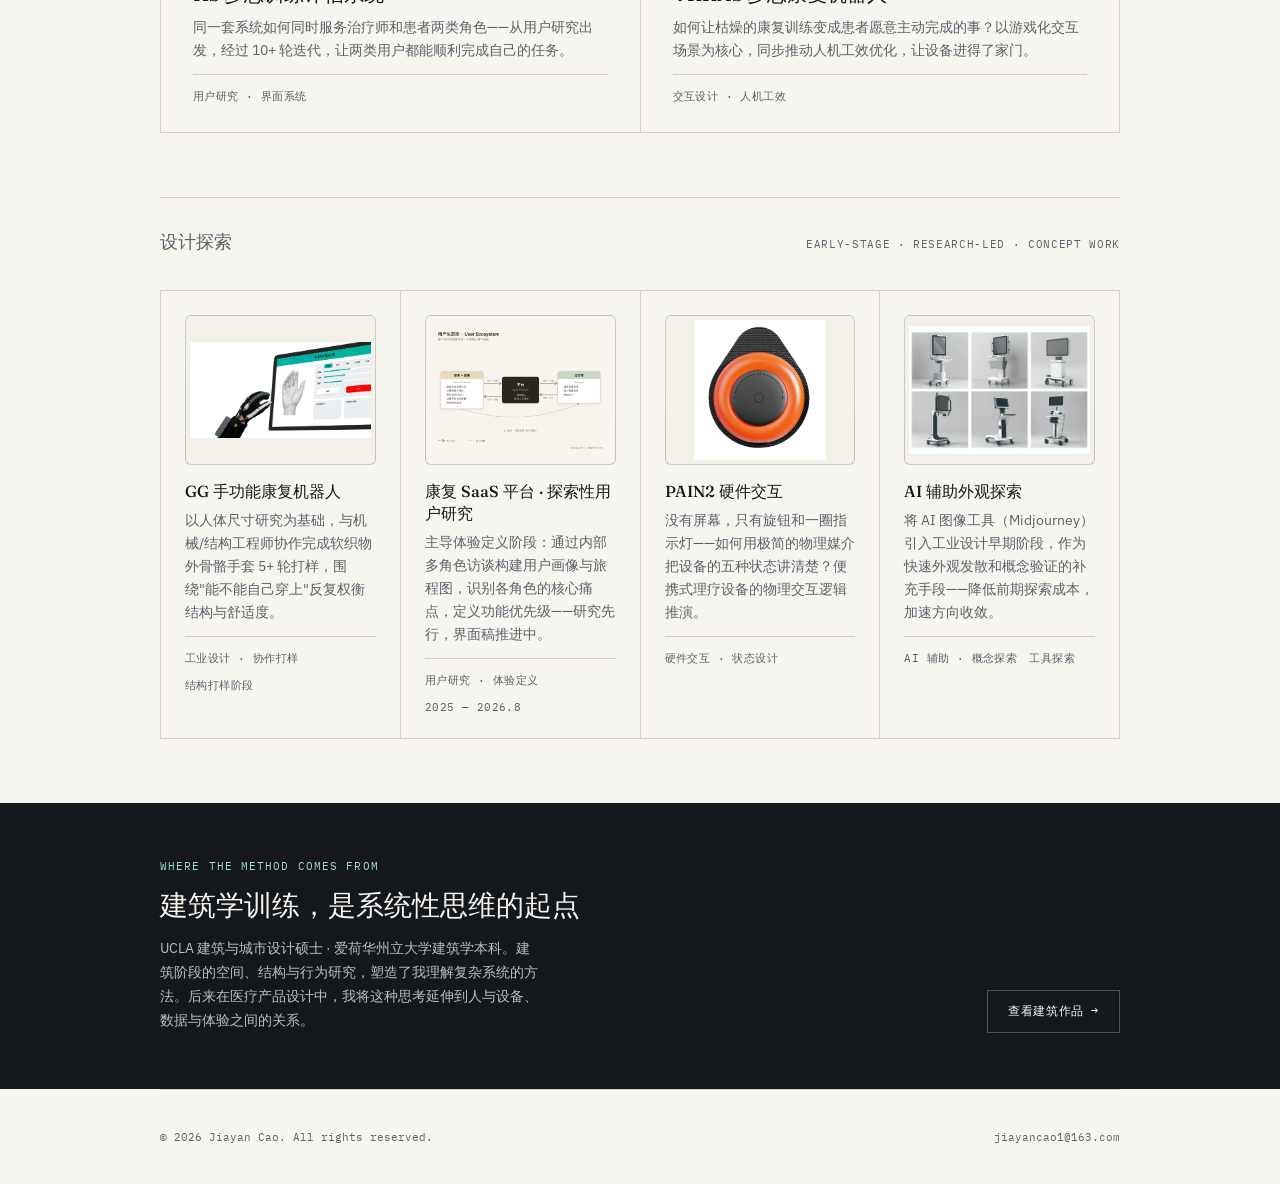
==== commit 18e8a75e: "update" ====
--- a/index.html
+++ b/index.html
@@ -84,7 +84,7 @@
       <a href="index.html" class="active">案例</a>
       <a href="architecture.html">方法论 &amp; 背景</a>
       <a href="about.html">关于我</a>
-      <a href="assets/Resume_曹家彦.pdf?v=20260902" target="_blank" rel="noopener">简历 PDF</a>
+      <a href="assets/Resume_曹家彦.pdf?v=20261028" target="_blank" rel="noopener">简历 PDF</a>
     </div>
   </nav>
 
@@ -146,7 +146,7 @@
         <div class="thumb" id="de-thumb-saas" style="height:150px;"></div>
         <h3 style="font-size:16px;">康复 SaaS 平台 · 探索性用户研究</h3>
         <p>主导体验定义阶段：通过内部多角色访谈构建用户画像与旅程图，识别各角色的核心痛点，定义功能优先级——研究先行，界面稿推进中。</p>
-        <div class="spec"><span class="cap">用户研究 · 体验定义</span><span>2025 — 至今</span></div>
+        <div class="spec"><span class="cap">用户研究 · 体验定义</span><span>2025 — 2026.8</span></div>
       </div>
       <div class="card sm">
         <div class="thumb" id="de-thumb-pain2" style="height:150px;"></div>
